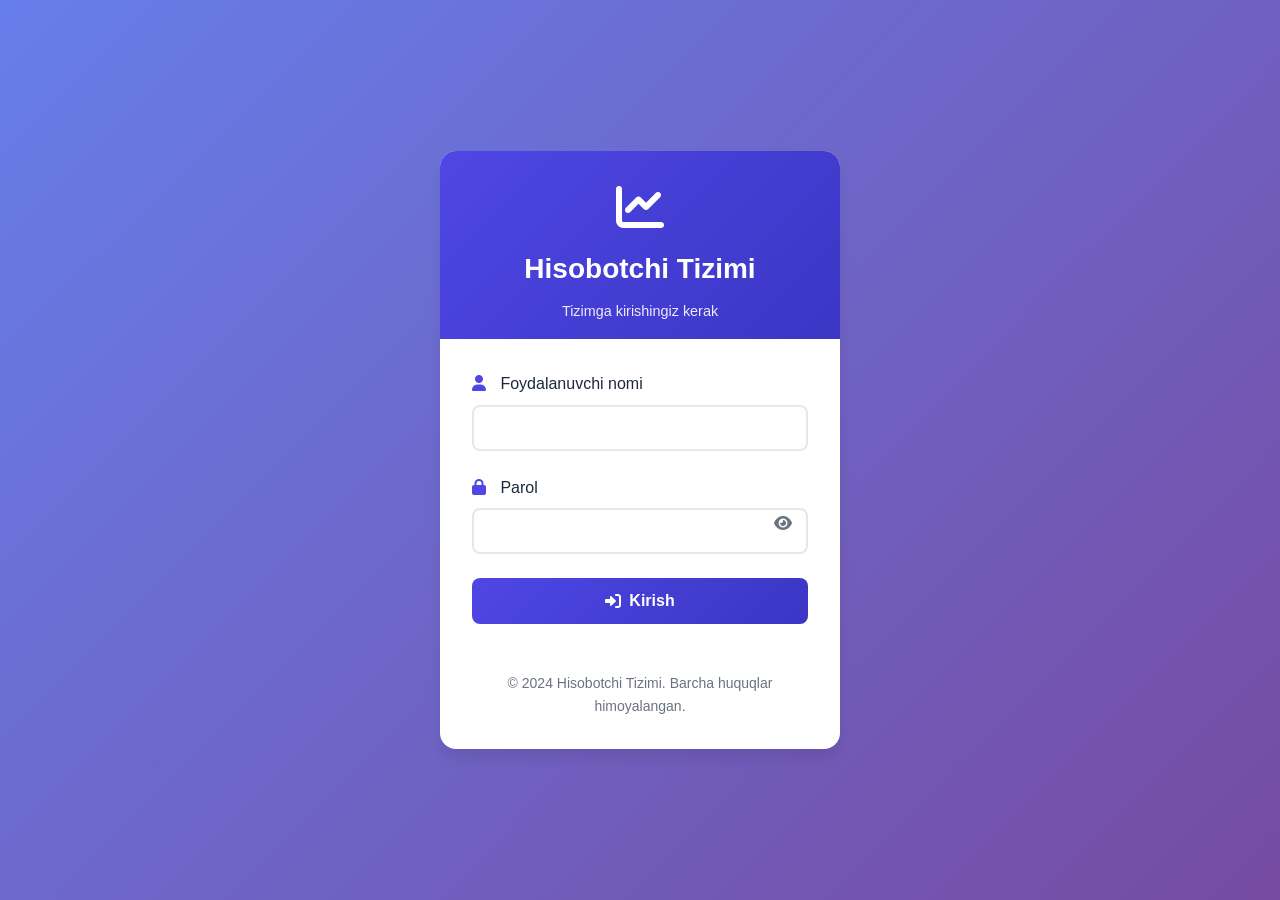
==== frontend/index.html @ 582d9ab6 "Checkpoint before follow-up message" ====
<!DOCTYPE html>
<html lang="uz">
<head>
    <meta charset="UTF-8">
    <meta name="viewport" content="width=device-width, initial-scale=1.0">
    <title>Hisobotchi Tizimi - Kirish</title>
    <link rel="stylesheet" href="css/style.css">
    <link href="https://cdnjs.cloudflare.com/ajax/libs/font-awesome/6.0.0/css/all.min.css" rel="stylesheet">
</head>
<body class="login-page">
    <div class="login-container">
        <div class="login-card">
            <div class="login-header">
                <i class="fas fa-chart-line"></i>
                <h1>Hisobotchi Tizimi</h1>
                <p>Tizimga kirishingiz kerak</p>
            </div>
            
            <form id="loginForm" class="login-form">
                <div class="form-group">
                    <label for="username">
                        <i class="fas fa-user"></i>
                        Foydalanuvchi nomi
                    </label>
                    <input type="text" id="username" name="username" required>
                </div>
                
                <div class="form-group">
                    <label for="password">
                        <i class="fas fa-lock"></i>
                        Parol
                    </label>
                    <input type="password" id="password" name="password" required>
                    <span class="password-toggle" onclick="togglePassword()">
                        <i class="fas fa-eye" id="toggleIcon"></i>
                    </span>
                </div>
                
                <button type="submit" class="login-btn">
                    <i class="fas fa-sign-in-alt"></i>
                    Kirish
                </button>
            </form>
            
            <div class="login-footer">
                <p>&copy; 2024 Hisobotchi Tizimi. Barcha huquqlar himoyalangan.</p>
            </div>
        </div>
    </div>
    
    <!-- Toast notification -->
    <div id="toast" class="toast">
        <span id="toast-message"></span>
        <button id="toast-close">&times;</button>
    </div>
    
    <!-- Loading spinner -->
    <div id="loading" class="loading-overlay">
        <div class="spinner"></div>
    </div>
    
    <script src="js/auth.js"></script>
    <script>
        function togglePassword() {
            const passwordInput = document.getElementById('password');
            const toggleIcon = document.getElementById('toggleIcon');
            
            if (passwordInput.type === 'password') {
                passwordInput.type = 'text';
                toggleIcon.classList.remove('fa-eye');
                toggleIcon.classList.add('fa-eye-slash');
            } else {
                passwordInput.type = 'password';
                toggleIcon.classList.remove('fa-eye-slash');
                toggleIcon.classList.add('fa-eye');
            }
        }
    </script>
</body>
</html>
---- frontend/css/style.css ----
/* Reset and Base Styles */
* {
    margin: 0;
    padding: 0;
    box-sizing: border-box;
}

body {
    font-family: 'Segoe UI', Tahoma, Geneva, Verdana, sans-serif;
    line-height: 1.6;
    color: #333;
    background-color: #f5f6fa;
    min-height: 100vh;
}

/* Typography */
h1, h2, h3, h4, h5, h6 {
    margin-bottom: 0.5rem;
    font-weight: 600;
}

h1 { font-size: 2.25rem; }
h2 { font-size: 1.75rem; }
h3 { font-size: 1.5rem; }

/* Variables */
:root {
    --primary-color: #4f46e5;
    --primary-dark: #3b36c4;
    --secondary-color: #10b981;
    --danger-color: #ef4444;
    --warning-color: #f59e0b;
    --info-color: #06b6d4;
    --light-color: #f8fafc;
    --dark-color: #1e293b;
    --border-color: #e2e8f0;
    --shadow: 0 4px 6px -1px rgba(0, 0, 0, 0.1);
    --shadow-lg: 0 10px 15px -3px rgba(0, 0, 0, 0.1);
    --transition: all 0.3s ease;
}

/* Login Page Styles */
.login-page {
    background: linear-gradient(135deg, #667eea 0%, #764ba2 100%);
    min-height: 100vh;
    display: flex;
    align-items: center;
    justify-content: center;
    padding: 1rem;
}

.login-container {
    width: 100%;
    max-width: 400px;
}

.login-card {
    background: white;
    border-radius: 16px;
    box-shadow: var(--shadow-lg);
    overflow: hidden;
    animation: slideUp 0.6s ease-out;
}

@keyframes slideUp {
    from {
        opacity: 0;
        transform: translateY(30px);
    }
    to {
        opacity: 1;
        transform: translateY(0);
    }
}

.login-header {
    text-align: center;
    padding: 2rem 2rem 1rem;
    background: linear-gradient(135deg, var(--primary-color), var(--primary-dark));
    color: white;
}

.login-header i {
    font-size: 3rem;
    margin-bottom: 1rem;
}

.login-header h1 {
    margin-bottom: 0.5rem;
    font-size: 1.75rem;
}

.login-header p {
    opacity: 0.9;
    font-size: 0.9rem;
}

.login-form {
    padding: 2rem;
}

.form-group {
    margin-bottom: 1.5rem;
    position: relative;
}

.form-group label {
    display: block;
    margin-bottom: 0.5rem;
    font-weight: 500;
    color: var(--dark-color);
}

.form-group label i {
    margin-right: 0.5rem;
    color: var(--primary-color);
    width: 16px;
}

.form-group input {
    width: 100%;
    padding: 0.75rem 1rem;
    border: 2px solid var(--border-color);
    border-radius: 8px;
    font-size: 1rem;
    transition: var(--transition);
    background-color: #fff;
}

.form-group input:focus {
    outline: none;
    border-color: var(--primary-color);
    box-shadow: 0 0 0 3px rgba(79, 70, 229, 0.1);
}

.password-toggle {
    position: absolute;
    right: 1rem;
    top: 2.25rem;
    cursor: pointer;
    color: #6b7280;
    transition: var(--transition);
}

.password-toggle:hover {
    color: var(--primary-color);
}

.login-btn {
    width: 100%;
    padding: 0.875rem;
    background: linear-gradient(135deg, var(--primary-color), var(--primary-dark));
    color: white;
    border: none;
    border-radius: 8px;
    font-size: 1rem;
    font-weight: 600;
    cursor: pointer;
    transition: var(--transition);
    display: flex;
    align-items: center;
    justify-content: center;
    gap: 0.5rem;
}

.login-btn:hover {
    transform: translateY(-2px);
    box-shadow: var(--shadow-lg);
}

.login-btn:active {
    transform: translateY(0);
}

.login-footer {
    padding: 1rem 2rem 2rem;
    text-align: center;
    color: #6b7280;
    font-size: 0.875rem;
}

/* Navigation Bar */
.navbar {
    background: white;
    box-shadow: var(--shadow);
    padding: 0 2rem;
    display: flex;
    align-items: center;
    justify-content: space-between;
    height: 70px;
    position: sticky;
    top: 0;
    z-index: 1000;
}

.nav-brand {
    display: flex;
    align-items: center;
    gap: 0.75rem;
    font-size: 1.25rem;
    font-weight: 700;
    color: var(--primary-color);
}

.nav-brand i {
    font-size: 1.5rem;
}

.nav-menu {
    display: flex;
    gap: 1rem;
}

.nav-link {
    display: flex;
    align-items: center;
    gap: 0.5rem;
    padding: 0.5rem 1rem;
    text-decoration: none;
    color: #64748b;
    border-radius: 8px;
    transition: var(--transition);
    font-weight: 500;
}

.nav-link:hover,
.nav-link.active {
    background: var(--primary-color);
    color: white;
}

.nav-user {
    display: flex;
    align-items: center;
    gap: 1rem;
}

.user-info {
    text-align: right;
}

.user-info span {
    display: block;
}

.user-role {
    font-size: 0.75rem;
    color: #6b7280;
    text-transform: uppercase;
    letter-spacing: 0.05em;
}

.user-dropdown {
    position: relative;
    cursor: pointer;
}

.user-dropdown i {
    font-size: 1.75rem;
    color: var(--primary-color);
    transition: var(--transition);
}

.user-dropdown:hover i {
    color: var(--primary-dark);
}

.dropdown-menu {
    position: absolute;
    top: 100%;
    right: 0;
    background: white;
    border-radius: 8px;
    box-shadow: var(--shadow-lg);
    min-width: 160px;
    overflow: hidden;
    opacity: 0;
    visibility: hidden;
    transform: translateY(-10px);
    transition: var(--transition);
}

.user-dropdown:hover .dropdown-menu {
    opacity: 1;
    visibility: visible;
    transform: translateY(0);
}

.dropdown-menu a {
    display: flex;
    align-items: center;
    gap: 0.5rem;
    padding: 0.75rem 1rem;
    text-decoration: none;
    color: var(--dark-color);
    transition: var(--transition);
}

.dropdown-menu a:hover {
    background: var(--light-color);
    color: var(--primary-color);
}

/* Main Content */
.main-content {
    padding: 2rem;
    max-width: 1400px;
    margin: 0 auto;
}

.welcome-section {
    margin-bottom: 2rem;
}

.welcome-section h1 {
    color: var(--dark-color);
    margin-bottom: 0.5rem;
}

.welcome-section p {
    color: #6b7280;
    font-size: 1.1rem;
}

/* Statistics Grid */
.stats-grid {
    display: grid;
    grid-template-columns: repeat(auto-fit, minmax(250px, 1fr));
    gap: 1.5rem;
    margin-bottom: 2rem;
}

.stat-card {
    background: white;
    border-radius: 16px;
    padding: 1.5rem;
    box-shadow: var(--shadow);
    display: flex;
    align-items: center;
    gap: 1rem;
    transition: var(--transition);
    cursor: pointer;
}

.stat-card:hover {
    transform: translateY(-5px);
    box-shadow: var(--shadow-lg);
}

.stat-icon {
    width: 60px;
    height: 60px;
    border-radius: 12px;
    display: flex;
    align-items: center;
    justify-content: center;
    font-size: 1.5rem;
    color: white;
}

.stat-card:nth-child(1) .stat-icon { background: var(--primary-color); }
.stat-card:nth-child(2) .stat-icon { background: var(--secondary-color); }
.stat-card:nth-child(3) .stat-icon { background: var(--warning-color); }
.stat-card:nth-child(4) .stat-icon { background: var(--info-color); }

.stat-info h3 {
    font-size: 2rem;
    font-weight: 700;
    color: var(--dark-color);
    margin-bottom: 0.25rem;
}

.stat-info p {
    color: #6b7280;
    font-size: 0.9rem;
}

/* Quick Actions */
.quick-actions {
    margin-bottom: 2rem;
}

.quick-actions h2 {
    margin-bottom: 1rem;
    color: var(--dark-color);
}

.actions-grid {
    display: grid;
    grid-template-columns: repeat(auto-fit, minmax(200px, 1fr));
    gap: 1rem;
}

.action-btn {
    display: flex;
    align-items: center;
    justify-content: center;
    gap: 0.5rem;
    padding: 1rem;
    background: white;
    border: 2px solid var(--border-color);
    border-radius: 12px;
    color: var(--dark-color);
    font-weight: 500;
    cursor: pointer;
    transition: var(--transition);
    text-decoration: none;
}

.action-btn:hover {
    border-color: var(--primary-color);
    color: var(--primary-color);
    transform: translateY(-2px);
    box-shadow: var(--shadow);
}

/* Recent Activity */
.recent-activity {
    background: white;
    border-radius: 16px;
    padding: 1.5rem;
    box-shadow: var(--shadow);
}

.recent-activity h2 {
    margin-bottom: 1rem;
    color: var(--dark-color);
}

.activity-list {
    space-y: 1rem;
}

.activity-item {
    display: flex;
    align-items: center;
    gap: 1rem;
    padding: 0.75rem;
    border-radius: 8px;
    transition: var(--transition);
}

.activity-item:hover {
    background: var(--light-color);
}

.activity-icon {
    width: 40px;
    height: 40px;
    border-radius: 8px;
    background: var(--primary-color);
    color: white;
    display: flex;
    align-items: center;
    justify-content: center;
}

.activity-content p {
    font-weight: 500;
    color: var(--dark-color);
    margin-bottom: 0.25rem;
}

.activity-time {
    font-size: 0.875rem;
    color: #6b7280;
}

/* Modal Styles */
.modal {
    display: none;
    position: fixed;
    z-index: 1000;
    left: 0;
    top: 0;
    width: 100%;
    height: 100%;
    background-color: rgba(0, 0, 0, 0.5);
    backdrop-filter: blur(5px);
}

.modal-content {
    background-color: white;
    margin: 10% auto;
    border-radius: 16px;
    box-shadow: var(--shadow-lg);
    width: 90%;
    max-width: 500px;
    animation: modalSlide 0.3s ease-out;
}

@keyframes modalSlide {
    from {
        opacity: 0;
        transform: translateY(-50px);
    }
    to {
        opacity: 1;
        transform: translateY(0);
    }
}

.modal-header {
    padding: 1.5rem;
    border-bottom: 1px solid var(--border-color);
    display: flex;
    justify-content: space-between;
    align-items: center;
}

.modal-header h3 {
    color: var(--dark-color);
    margin: 0;
}

.close {
    color: #6b7280;
    font-size: 1.5rem;
    font-weight: bold;
    cursor: pointer;
    transition: var(--transition);
}

.close:hover {
    color: var(--danger-color);
}

.modal-body {
    padding: 1.5rem;
}

/* Time Tracking Styles */
.time-display {
    text-align: center;
    margin-bottom: 1.5rem;
}

.time-display span {
    font-size: 3rem;
    font-weight: 700;
    color: var(--primary-color);
    font-family: 'Courier New', monospace;
}

.time-controls {
    display: flex;
    gap: 0.5rem;
    margin-bottom: 1.5rem;
    justify-content: center;
}

.time-controls button {
    padding: 0.5rem 1rem;
    border: none;
    border-radius: 8px;
    cursor: pointer;
    font-weight: 500;
    transition: var(--transition);
    display: flex;
    align-items: center;
    gap: 0.25rem;
}

.time-controls button:disabled {
    opacity: 0.5;
    cursor: not-allowed;
}

#startBtn {
    background: var(--secondary-color);
    color: white;
}

#pauseBtn {
    background: var(--warning-color);
    color: white;
}

#stopBtn {
    background: var(--danger-color);
    color: white;
}

.form-group textarea {
    width: 100%;
    padding: 0.75rem;
    border: 2px solid var(--border-color);
    border-radius: 8px;
    resize: vertical;
    min-height: 80px;
    font-family: inherit;
    transition: var(--transition);
}

.form-group textarea:focus {
    outline: none;
    border-color: var(--primary-color);
    box-shadow: 0 0 0 3px rgba(79, 70, 229, 0.1);
}

/* Toast Notification */
.toast {
    position: fixed;
    top: 20px;
    right: 20px;
    background: white;
    padding: 1rem 1.5rem;
    border-radius: 8px;
    box-shadow: var(--shadow-lg);
    display: none;
    z-index: 1100;
    min-width: 300px;
    border-left: 4px solid var(--info-color);
    animation: toastSlide 0.3s ease-out;
}

@keyframes toastSlide {
    from {
        opacity: 0;
        transform: translateX(100%);
    }
    to {
        opacity: 1;
        transform: translateX(0);
    }
}

.toast.success {
    border-left-color: var(--secondary-color);
}

.toast.error {
    border-left-color: var(--danger-color);
}

.toast.warning {
    border-left-color: var(--warning-color);
}

#toast-close {
    background: none;
    border: none;
    font-size: 1.25rem;
    cursor: pointer;
    color: #6b7280;
    margin-left: 1rem;
}

/* Loading Spinner */
.loading-overlay {
    position: fixed;
    top: 0;
    left: 0;
    width: 100%;
    height: 100%;
    background: rgba(255, 255, 255, 0.8);
    display: none;
    justify-content: center;
    align-items: center;
    z-index: 1200;
    backdrop-filter: blur(2px);
}

.spinner {
    width: 40px;
    height: 40px;
    border: 4px solid var(--border-color);
    border-left: 4px solid var(--primary-color);
    border-radius: 50%;
    animation: spin 1s linear infinite;
}

@keyframes spin {
    0% { transform: rotate(0deg); }
    100% { transform: rotate(360deg); }
}

/* Page Specific Styles */
.page-header {
    display: flex;
    justify-content: space-between;
    align-items: center;
    margin-bottom: 2rem;
    padding-bottom: 1rem;
    border-bottom: 1px solid var(--border-color);
}

.page-title {
    color: var(--dark-color);
}

.btn {
    padding: 0.75rem 1.5rem;
    border: none;
    border-radius: 8px;
    font-weight: 500;
    cursor: pointer;
    transition: var(--transition);
    display: inline-flex;
    align-items: center;
    gap: 0.5rem;
    text-decoration: none;
}

.btn-primary {
    background: var(--primary-color);
    color: white;
}

.btn-primary:hover {
    background: var(--primary-dark);
    transform: translateY(-2px);
    box-shadow: var(--shadow);
}

.btn-secondary {
    background: var(--border-color);
    color: var(--dark-color);
}

.btn-secondary:hover {
    background: #d1d5db;
}

.btn-danger {
    background: var(--danger-color);
    color: white;
}

.btn-danger:hover {
    background: #dc2626;
}

/* Tables */
.table-container {
    background: white;
    border-radius: 16px;
    overflow: hidden;
    box-shadow: var(--shadow);
}

table {
    width: 100%;
    border-collapse: collapse;
}

thead {
    background: var(--light-color);
}

th, td {
    padding: 1rem;
    text-align: left;
    border-bottom: 1px solid var(--border-color);
}

th {
    font-weight: 600;
    color: var(--dark-color);
}

tbody tr:hover {
    background: var(--light-color);
}

/* Responsive Design */
@media (max-width: 768px) {
    .navbar {
        padding: 0 1rem;
        flex-wrap: wrap;
        height: auto;
    }
    
    .nav-menu {
        order: 3;
        width: 100%;
        margin-top: 1rem;
        justify-content: center;
        flex-wrap: wrap;
    }
    
    .main-content {
        padding: 1rem;
    }
    
    .stats-grid {
        grid-template-columns: 1fr;
    }
    
    .actions-grid {
        grid-template-columns: 1fr;
    }
    
    .page-header {
        flex-direction: column;
        gap: 1rem;
        align-items: stretch;
    }
    
    .modal-content {
        margin: 5% auto;
        width: 95%;
    }
    
    .time-display span {
        font-size: 2rem;
    }
    
    .toast {
        right: 10px;
        left: 10px;
        min-width: auto;
    }
}

@media (max-width: 480px) {
    .login-form {
        padding: 1.5rem;
    }
    
    .nav-link {
        padding: 0.5rem;
        font-size: 0.9rem;
    }
    
    .stat-card {
        padding: 1rem;
    }
    
    .stat-icon {
        width: 50px;
        height: 50px;
        font-size: 1.25rem;
    }
    
    .stat-info h3 {
        font-size: 1.5rem;
    }
}
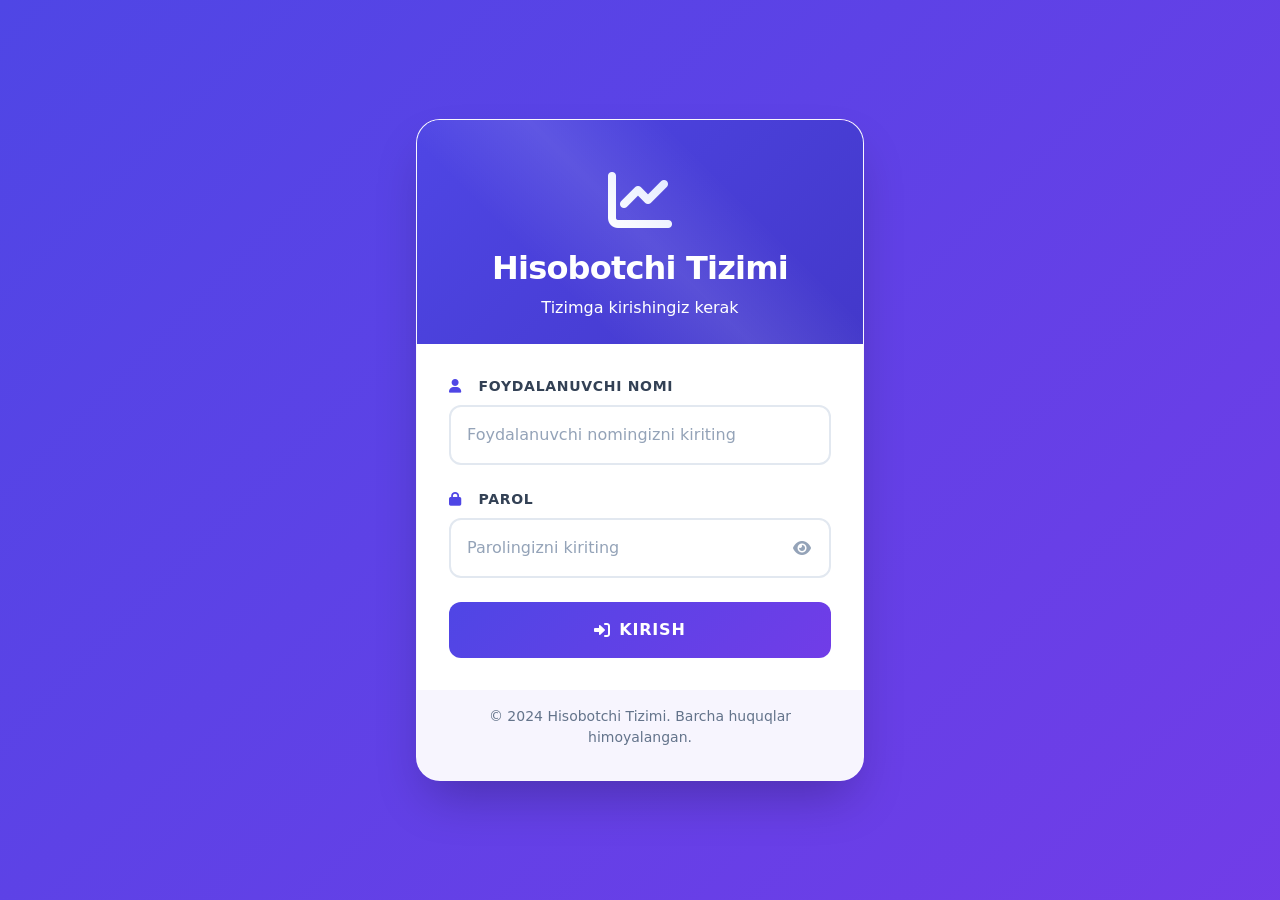
==== commit 97d98c79: "Implement modern login page and users management with enhanced UI/UX Co-authored-by: ahmadjonzokirov" ====
--- a/frontend/index.html
+++ b/frontend/index.html
@@ -9,40 +9,44 @@
 </head>
 <body class="login-page">
     <div class="login-container">
-        <div class="login-card">
+        <div class="login-card transform transition-all hover:scale-105">
             <div class="login-header">
-                <i class="fas fa-chart-line"></i>
-                <h1>Hisobotchi Tizimi</h1>
-                <p>Tizimga kirishingiz kerak</p>
+                <i class="fas fa-chart-line animate-bounce"></i>
+                <h1 class="animate-fade-in-down">Hisobotchi Tizimi</h1>
+                <p class="animate-fade-in-down">Tizimga kirishingiz kerak</p>
             </div>
             
             <form id="loginForm" class="login-form">
-                <div class="form-group">
+                <div class="form-group animate-fade-in-up">
                     <label for="username">
-                        <i class="fas fa-user"></i>
+                        <i class="fas fa-user transition-transform"></i>
                         Foydalanuvchi nomi
                     </label>
-                    <input type="text" id="username" name="username" required>
+                    <input type="text" id="username" name="username" required 
+                           placeholder="Foydalanuvchi nomingizni kiriting"
+                           class="transition-all transform hover:-translate-y-1">
                 </div>
                 
-                <div class="form-group">
+                <div class="form-group animate-fade-in-up">
                     <label for="password">
-                        <i class="fas fa-lock"></i>
+                        <i class="fas fa-lock transition-transform"></i>
                         Parol
                     </label>
-                    <input type="password" id="password" name="password" required>
-                    <span class="password-toggle" onclick="togglePassword()">
+                    <input type="password" id="password" name="password" required 
+                           placeholder="Parolingizni kiriting"
+                           class="transition-all transform hover:-translate-y-1">
+                    <span class="password-toggle transition-all hover:scale-110" onclick="togglePassword()">
                         <i class="fas fa-eye" id="toggleIcon"></i>
                     </span>
                 </div>
                 
-                <button type="submit" class="login-btn">
+                <button type="submit" class="login-btn transition-all transform hover:-translate-y-2 hover:shadow-primary">
                     <i class="fas fa-sign-in-alt"></i>
-                    Kirish
+                    <span>Kirish</span>
                 </button>
             </form>
             
-            <div class="login-footer">
+            <div class="login-footer animate-fade-in">
                 <p>&copy; 2024 Hisobotchi Tizimi. Barcha huquqlar himoyalangan.</p>
             </div>
         </div>
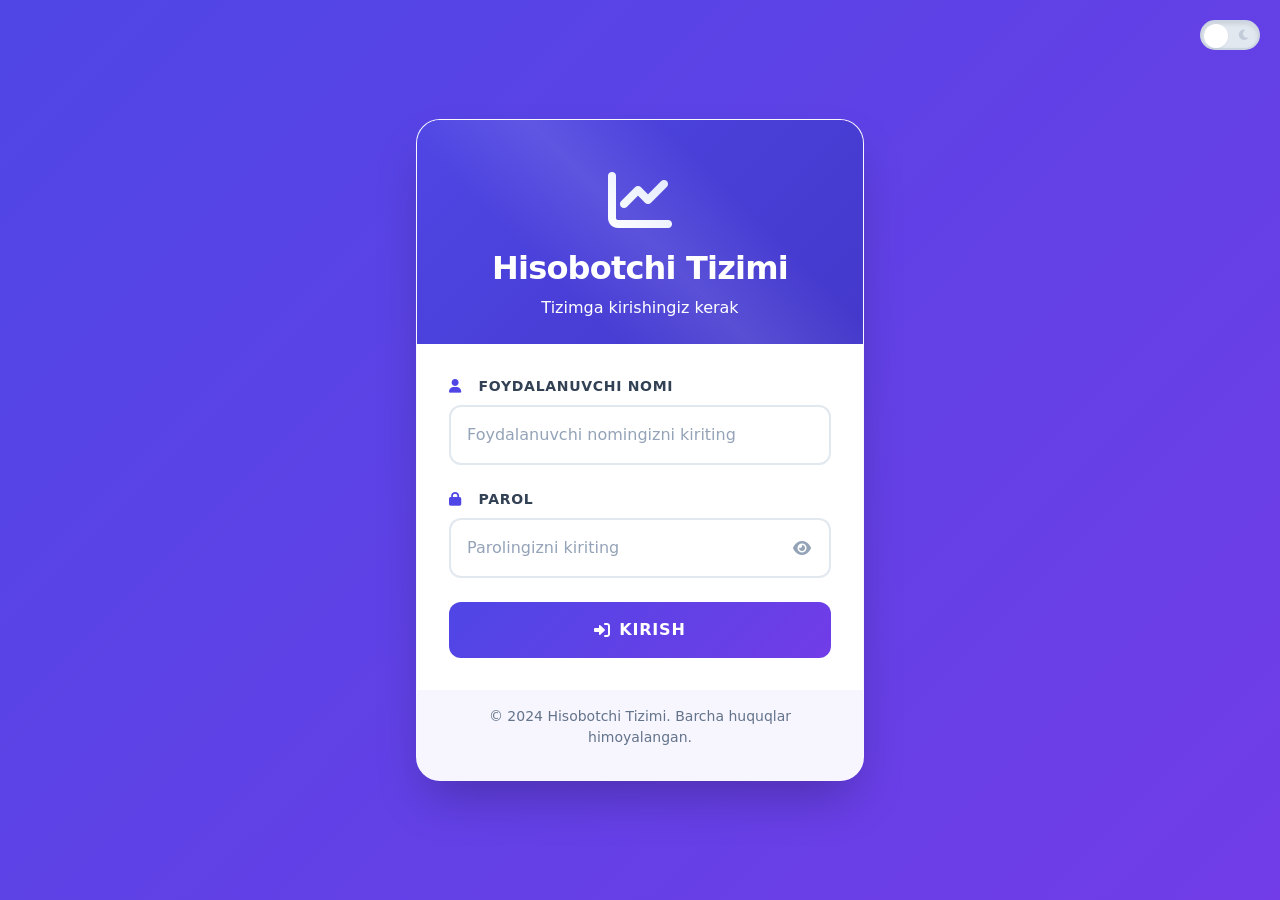
==== commit bc2aaca6: "Add dark mode support with theme toggle and enhanced UI styling Co-authored-by: ahmadjonzokirov54 <a" ====
--- a/frontend/index.html
+++ b/frontend/index.html
@@ -52,6 +52,12 @@
         </div>
     </div>
     
+    <!-- Theme Toggle Button -->
+    <div class="theme-toggle animate-fade-in" onclick="toggleTheme()" style="position: fixed; top: 20px; right: 20px; z-index: 1000;">
+        <i class="fas fa-sun sun-icon"></i>
+        <i class="fas fa-moon moon-icon"></i>
+    </div>
+
     <!-- Toast notification -->
     <div id="toast" class="toast">
         <span id="toast-message"></span>
